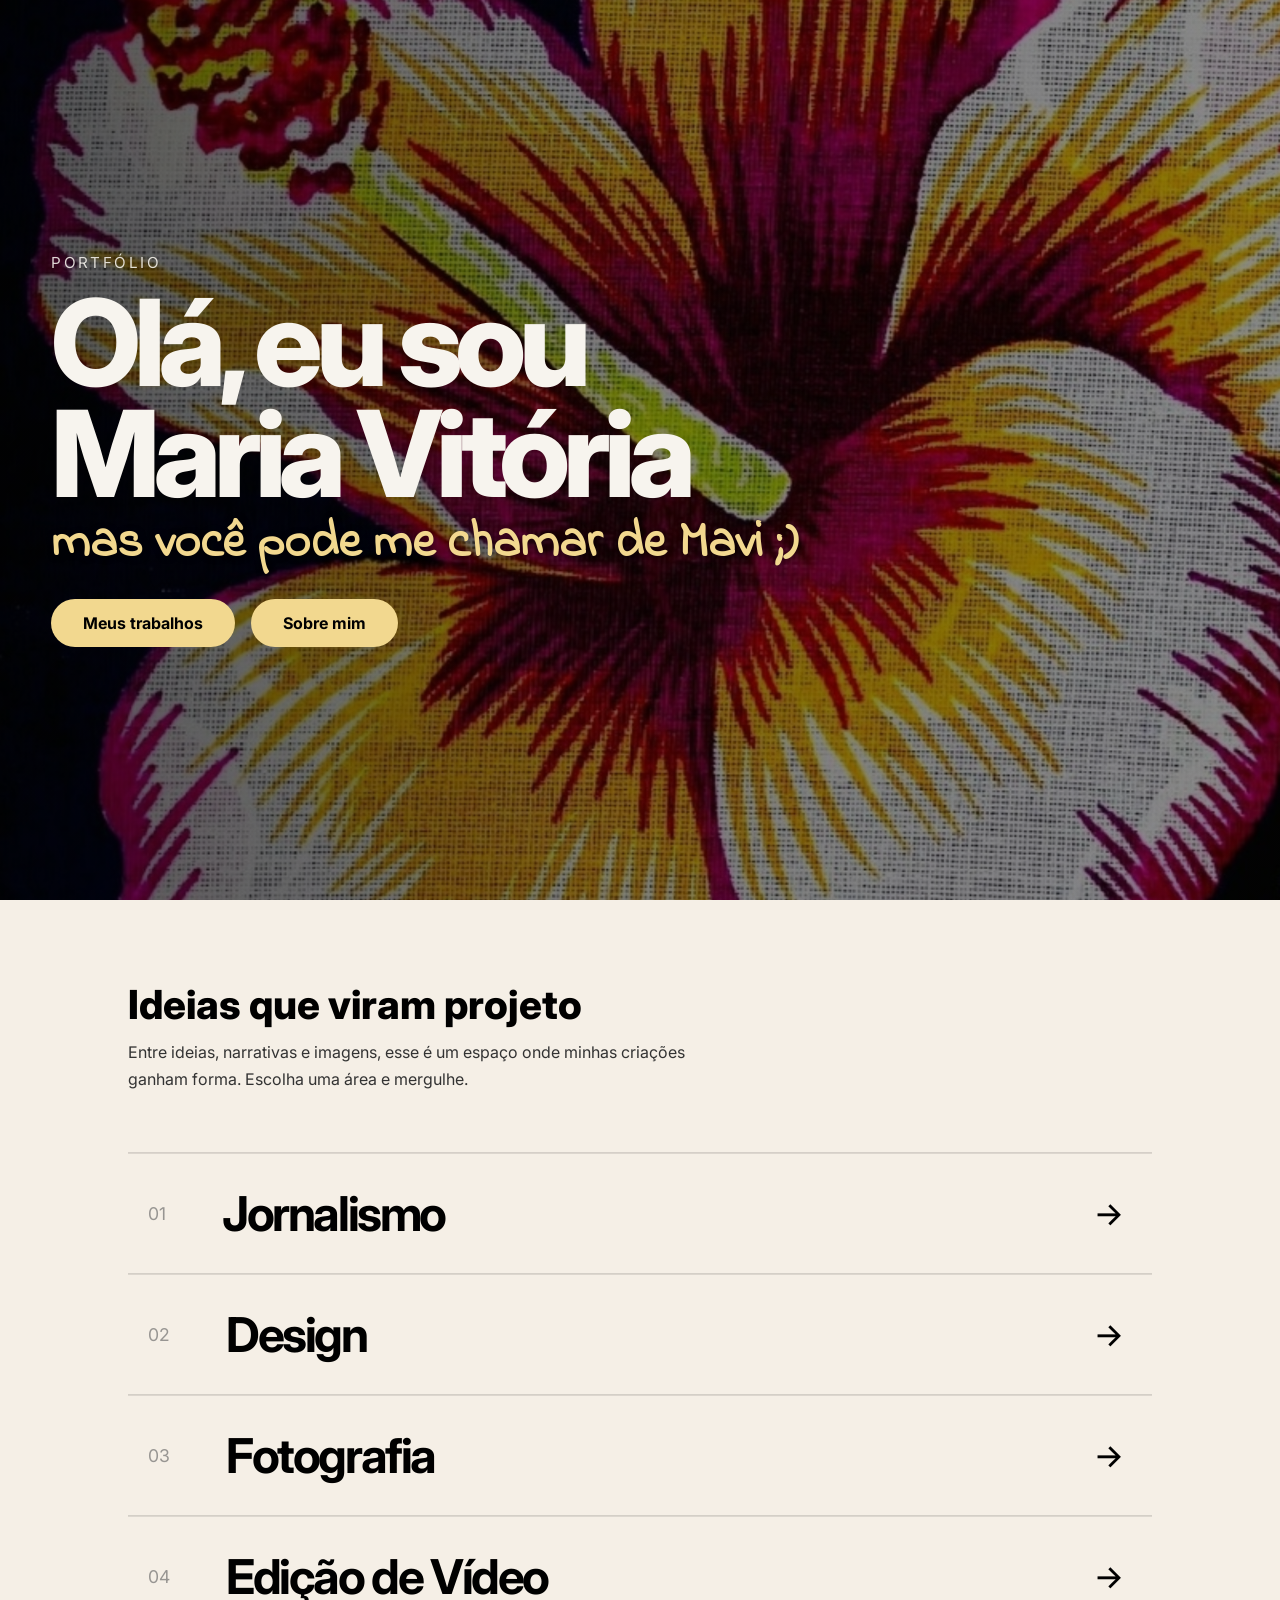
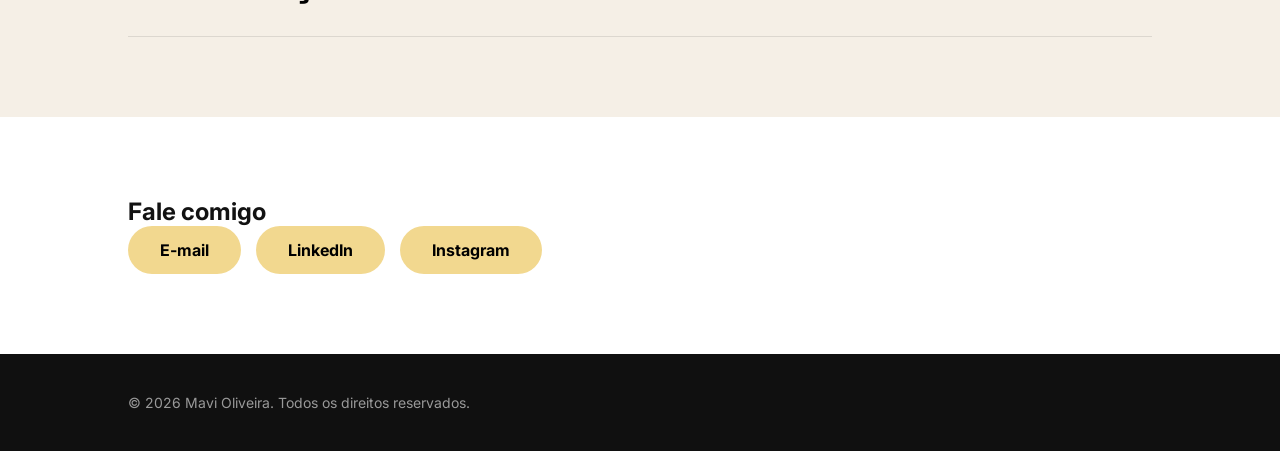
==== index.html @ c6fdefac "Update index.html" ====
<!DOCTYPE html>
<html lang="pt-BR">

<head>
  <meta charset="UTF-8" />
  <meta name="viewport" content="width=device-width, initial-scale=1.0" />
  <title>Portfólio | Mavi Oliveira</title>

  <link rel="preconnect" href="https://fonts.googleapis.com">
  <link href="https://fonts.googleapis.com/css2?family=Inter:wght@400;500;600;700;800&family=Indie+Flower&display=swap" rel="stylesheet">

  <link rel="stylesheet" href="styles.css" />

  <style>

    h3 {
      color: #F2D88F;
      text-shadow: 1px 1px 6px rgba(0,0,0,0.6);
      font-family: 'Indie Flower', cursive;
      font-size: 50px;
      line-height: 1;
      margin-top: 10px;
    }

    .hero__button, .contact-link {
      background-color: #F2D88F;
      padding: 14px 32px;
      color: #000;
      border-radius: 50px;
      font-weight: 700;
      transition: all 0.3s ease;
      text-decoration: none;
      display: inline-block;
    }

    .hero__button:hover,
    .contact-link:hover {
      background-color: #f4c10a;
      transform: translateY(-2px);
    }

    .hero__button--secondary {
      background-color: #F2D88F;
    }

    .portfolio {
      background-color: #F5EFE6;
      padding: 80px 10%;
      color: #000;
    }

    .portfolio__intro h2 {
      font-size: 40px;
      font-weight: 800;
    }

    .portfolio__intro p {
      max-width: 600px;
      margin-bottom: 60px;
      color: #333;
    }

    .area {
      display: flex;
      align-items: center;
      text-decoration: none;
      color: #000;
      padding: 30px 20px;
      border-top: 1px solid rgba(0,0,0,0.1);
      transition: all 0.4s ease;
    }

    .area:last-child {
      border-bottom: 1px solid rgba(0,0,0,0.1);
    }

    .area--jornalismo:hover {
      background-color:#e65100;
      color: #fff;
    }

    .area--design:hover {
      background-color: #c2185b;
      color: #fff;
    }

    .area--fotografia:hover {
      background-color: #14694a;
      color: #fff;
    }

    .area--video:hover {
      background-color: #3f5ecf;
      color: #fff;
    }

    .area__number {
      margin-right: 40px;
      color: #666;
    }

    .area:hover .area__number {
      color: #fff;
    }

    .area__name {
      font-size: 48px;
      font-weight: 700;
      flex-grow: 1;
    }

    .area__arrow {
      font-size: 32px;
      transition: transform 0.3s ease;
    }

    .area:hover .area__arrow {
      transform: translateX(10px);
      color: #fff;
    }

    .contact {
      padding: 80px 10%;
      background: #fff;
    }

    .contact__links {
      display: flex;
      gap: 15px;
      flex-wrap: wrap;
    }

    /* ========================= */
    /* 🔥 RESPONSIVIDADE */
    /* ========================= */

    @media (max-width: 900px) {

      .portfolio {
        padding: 60px 6%;
      }

      .contact {
        padding: 60px 6%;
      }

      .portfolio__intro h2 {
        font-size: 32px;
      }

      .area__name {
        font-size: 36px;
      }

      h3 {
        font-size: 36px;
      }

      .hero__actions {
        display: flex;
        flex-direction: column;
        gap: 12px;
        align-items: flex-start;
      }

      .hero__button {
        width: fit-content;
      }

    }

    @media (max-width: 600px) {

      .portfolio {
        padding: 50px 5%;
      }

      .contact {
        padding: 50px 5%;
      }

      .portfolio__intro h2 {
        font-size: 28px;
      }

      .portfolio__intro p {
        font-size: 14px;
      }

      .area {
        padding: 20px 10px;
      }

      .area__number {
        margin-right: 20px;
        font-size: 14px;
      }

      .area__name {
        font-size: 26px;
      }

      .area__arrow {
        font-size: 24px;
      }

      h1 {
        font-size: 28px;
      }

      h3 {
        font-size: 28px;
      }

      .contact__links {
        flex-direction: column;
        align-items: flex-start;
      }

    }

  </style>
</head>

<body>

  <header class="hero">
    <div class="overlay"></div>

    <div class="hero__content">
      <p class="hero__eyebrow">PORTFÓLIO</p>

      <h1>Olá, eu sou<br>Maria Vitória</h1>
      <h3>mas você pode me chamar de Mavi ;)</h3>

      <div class="hero__actions" style="margin-top: 30px;">
        <a class="hero__button" href="#areas">Meus trabalhos</a>
        <a class="hero__button hero__button--secondary" href="sobre-mim.html">Sobre mim</a>
      </div>
    </div>
  </header>

  <main class="portfolio" id="areas">
    <section class="portfolio__intro">
      <h2>Ideias que viram projeto</h2>
      <p>
        Entre ideias, narrativas e imagens, esse é um espaço onde minhas criações ganham forma.
        Escolha uma área e mergulhe.
      </p>
    </section>

    <nav class="areas">

      <a class="area area--jornalismo" href="jornalismo.html">
        <span class="area__number">01</span>
        <span class="area__name">Jornalismo</span>
        <span class="area__arrow">→</span>
      </a>

      <a class="area area--design" href="design.html">
        <span class="area__number">02</span>
        <span class="area__name">Design</span>
        <span class="area__arrow">→</span>
      </a>

      <a class="area area--fotografia" href="fotografia.html">
        <span class="area__number">03</span>
        <span class="area__name">Fotografia</span>
        <span class="area__arrow">→</span>
      </a>

      <a class="area area--video" href="edicao-video.html">
        <span class="area__number">04</span>
        <span class="area__name">Edição de Vídeo</span>
        <span class="area__arrow">→</span>
      </a>

    </nav>
  </main>

  <section class="contact">
    <h2>Fale comigo</h2>

    

    <div class="contact__links">
      
      <a href="mailto:demariav03@gmail.com" class="contact-link">E-mail</a>
      <a href="https://www.linkedin.com/in/mariavitoriaolivera/" target="_blank" class="contact-link">LinkedIn</a>
      <a href="https://www.instagram.com/mavieolivera/" target="_blank" class="contact-link">Instagram</a>
      
    </div>
  </section>

  <footer style="padding: 40px 10%; font-size: 14px; color: #999;">
    <p>© 2026 Mavi Oliveira. Todos os direitos reservados.</p>
  </footer>

</body>
</html>
---- styles.css ----
:root {
  --bg-dark: #101010;
  --text-dark: #121212;
  --text-light: #f7f4ee;
  --panel: #f2e8dc;
  --line: rgba(18, 18, 18, 0.14);

  /* Troque estas cores pelas que preferir */
  --color-jornalismo: #d86a32;
  --color-design: #be3f56;
  --color-fotografia: #2f6b5f;
  --color-video: #315edb;
}

* {
  box-sizing: border-box;
  margin: 0;
  padding: 0;
}

html {
  scroll-behavior: smooth;
}

body {
  font-family: 'Inter', sans-serif;
  background: var(--bg-dark);
  color: var(--text-dark);
}

img {
  max-width: 100%;
  display: block;
}

.hero {
  position: relative;
  min-height: 100vh;
  display: flex;
  align-items: center;
  padding: clamp(2rem, 4vw, 4rem);
  background-image:
    linear-gradient(rgba(0, 0, 0, 0.38), rgba(0, 0, 0, 0.38)),
    url('assets/fundo_cordel.png');
  background-size: cover;
  background-position: center;
  background-repeat: no-repeat;
}

.overlay {
  position: absolute;
  inset: 0;
  background: linear-gradient(90deg, rgba(0,0,0,0.45) 0%, rgba(0,0,0,0.18) 48%, rgba(0,0,0,0.1) 100%);
}

.hero__content {
  position: relative;
  z-index: 1;
  max-width: 780px;
  color: var(--text-light);
}

.hero__eyebrow {
  font-size: 0.95rem;
  letter-spacing: 0.16em;
  text-transform: uppercase;
  margin-bottom: 1rem;
  opacity: 0.88;
}

.hero h1 {
  font-size: clamp(3.2rem, 10vw, 7.5rem);
  line-height: 0.92;
  font-weight: 800;
  letter-spacing: -0.06em;
}

.hero h1 span {
  color: #f4d35e;
}

.hero__description {
  margin-top: 1.6rem;
  max-width: 560px;
  font-size: clamp(1rem, 1.8vw, 1.2rem);
  line-height: 1.6;
  color: rgba(247, 244, 238, 0.92);
}

.hero__button {
  display: inline-flex;
  margin-top: 2rem;
  padding: 0.95rem 1.4rem;
  border-radius: 999px;
  text-decoration: none;
  background: #f4d35e;
  color: #121212;
  font-weight: 700;
  transition: transform 0.2s ease, opacity 0.2s ease;
}

.hero__actions {
  display: flex;
  flex-wrap: wrap;
  gap: 1rem;
  margin-top: 2rem;
}

.hero__actions .hero__button {
  margin-top: 0;
}

.hero__button--secondary {
  background: rgba(242, 216, 143, 0.95);
}

.hero__button:hover {
  transform: translateY(-2px);
  opacity: 0.92;
}

.portfolio {
  background: var(--panel);
  padding: 3rem clamp(1.25rem, 5vw, 4rem) 5rem;
}

.portfolio__intro {
  max-width: 760px;
  margin-bottom: 2rem;
}

.portfolio__intro h2 {
  font-size: clamp(1.8rem, 3vw, 2.6rem);
  margin-bottom: 0.65rem;
}

.portfolio__intro p {
  font-size: 1rem;
  line-height: 1.65;
  color: rgba(18,18,18,0.78);
}

.areas {
  border-top: 1px solid var(--line);
}

.area {
  display: grid;
  grid-template-columns: 60px 1fr auto;
  align-items: center;
  gap: 1rem;
  min-height: 110px;
  text-decoration: none;
  color: inherit;
  border-bottom: 1px solid var(--line);
  padding: 1rem 0;
  transition: padding-left 0.25s ease, background-color 0.25s ease, color 0.25s ease;
}

.area:hover {
  padding-left: 1rem;
}

.area__number {
  font-size: 1.1rem;
  opacity: 0.65;
}

.area__name {
  font-size: clamp(2rem, 5vw, 3.6rem);
  font-weight: 600;
  letter-spacing: -0.05em;
}

.area__arrow {
  font-size: clamp(2rem, 3vw, 2.6rem);
  font-weight: 500;
  padding-right: 0.5rem;
}

.area--jornalismo:hover {
  background: var(--color-jornalismo);
  color: var(--text-light);
}

.area--design:hover {
  background: var(--color-design);
  color: var(--text-light);
}

.area--fotografia:hover {
  background: var(--color-fotografia);
  color: var(--text-light);
}

.area--video:hover {
  background: var(--color-video);
  color: var(--text-light);
}

.about {
  min-height: 100vh;
  padding: clamp(1.5rem, 4vw, 3rem);
  background:
    linear-gradient(rgba(16, 16, 16, 0.72), rgba(16, 16, 16, 0.72)),
    url('assets/fundo_cordel.png');
  background-size: cover;
  background-position: center;
  color: var(--text-light);
}

.about__back {
  display: inline-flex;
  margin-bottom: 2rem;
  color: var(--text-light);
  text-decoration: none;
  font-weight: 600;
}

.about__card {
  width: 100%;
  padding: clamp(1.5rem, 4vw, 3rem);
  border: 1px solid rgba(247, 244, 238, 0.16);
  border-radius: 28px;
  background: rgba(16, 16, 16, 0.62);
  backdrop-filter: blur(6px);
}

.about__eyebrow {
  margin-bottom: 0.75rem;
  font-size: 0.9rem;
  letter-spacing: 0.14em;
  text-transform: uppercase;
  color: #f4d35e;
}

.about__card h1 {
  margin-bottom: 1rem;
  font-size: clamp(2.2rem, 7vw, 4.5rem);
  line-height: 0.95;
}

.about__card p {
  max-width: 58ch;
  margin-top: 1rem;
  font-size: 1.05rem;
  line-height: 1.7;
  color: rgba(247, 244, 238, 0.92);
}

@media (max-width: 740px) {
  .hero {
    min-height: 82vh;
    align-items: flex-end;
    padding-bottom: 3rem;
  }

  .area {
    grid-template-columns: 44px 1fr auto;
    min-height: 88px;
  }

  .area__name {
    font-size: clamp(1.7rem, 7vw, 2.4rem);
  }
}

.about__content {
  min-width: 0;
}
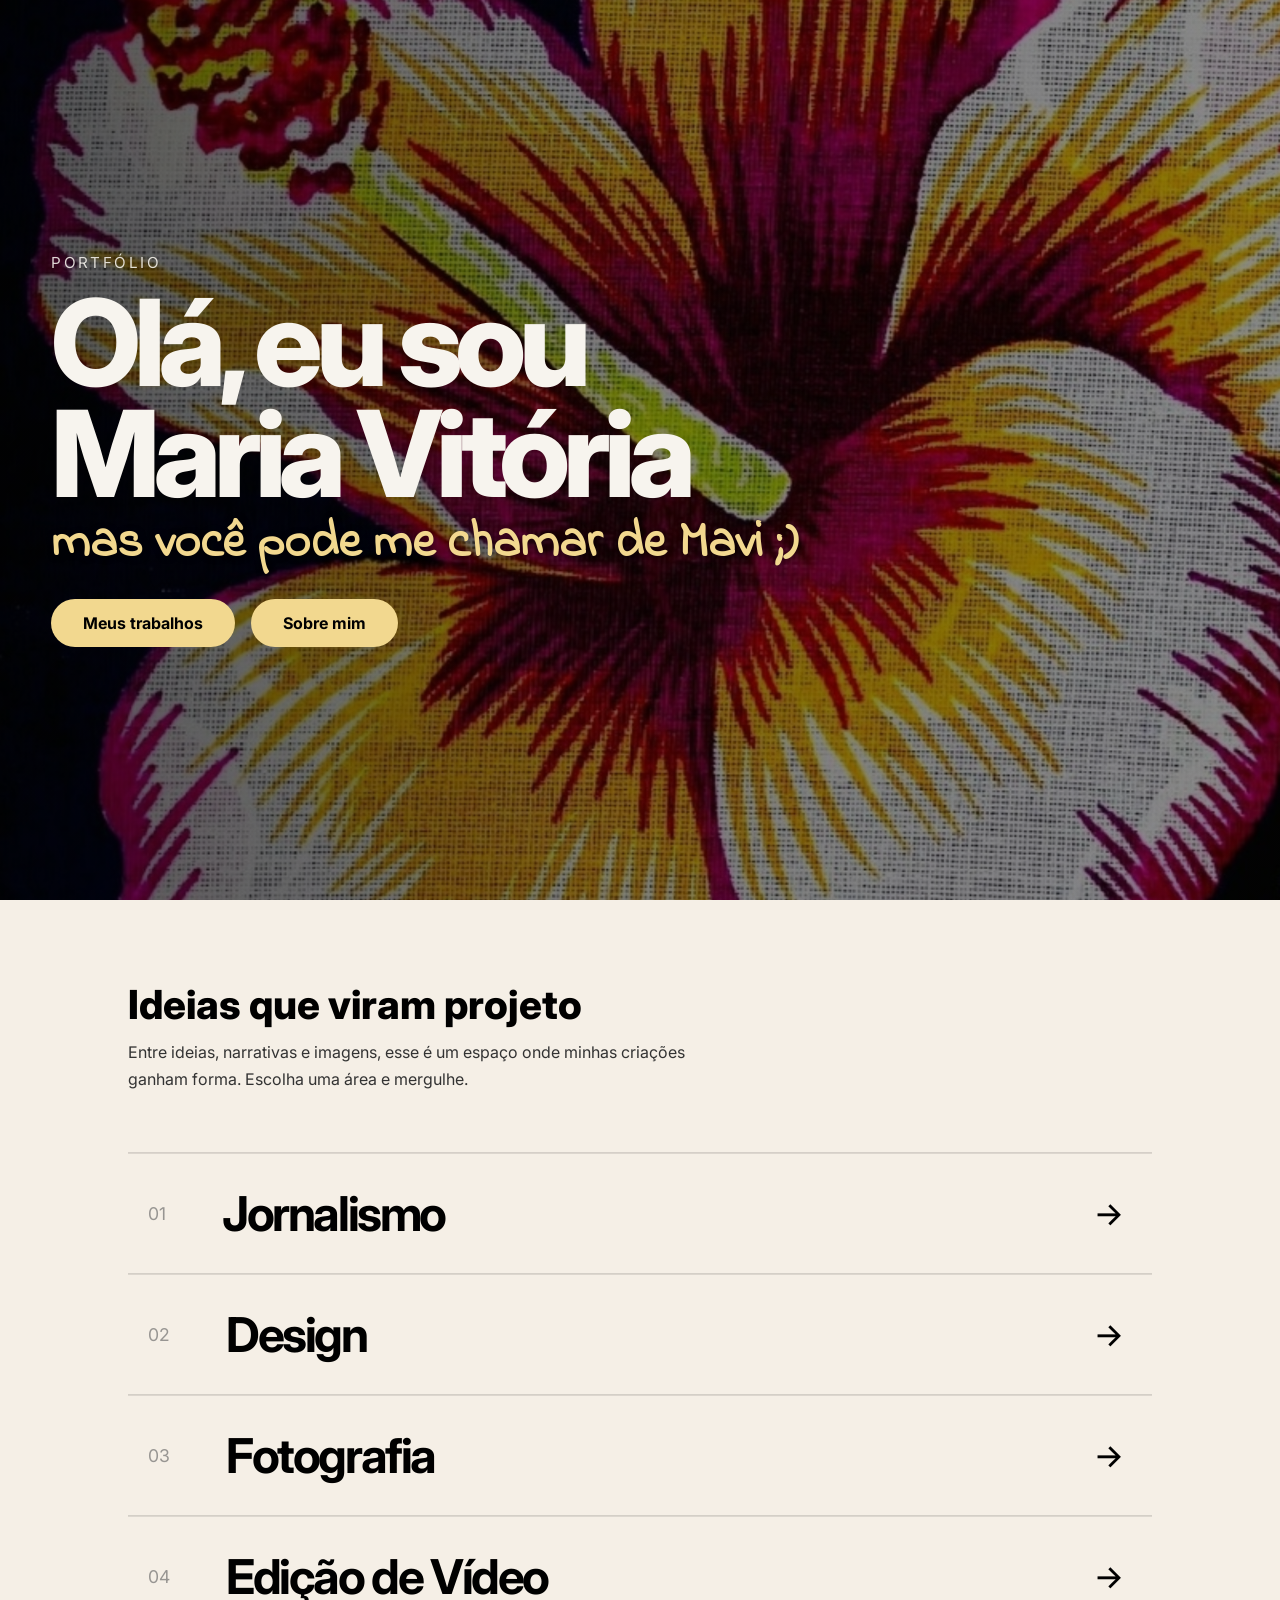
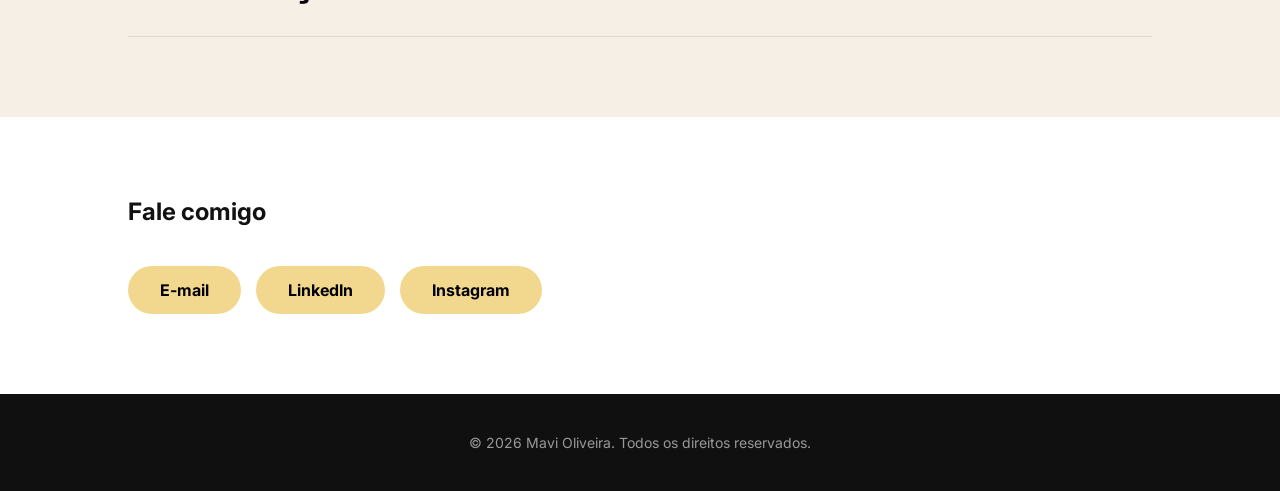
==== commit 70acc616: "Update index.html" ====
--- a/index.html
+++ b/index.html
@@ -12,7 +12,6 @@
   <link rel="stylesheet" href="styles.css" />
 
   <style>
-
     h3 {
       color: #F2D88F;
       text-shadow: 1px 1px 6px rgba(0,0,0,0.6);
@@ -22,7 +21,8 @@
       margin-top: 10px;
     }
 
-    .hero__button, .contact-link {
+    .hero__button,
+    .contact-link {
       background-color: #F2D88F;
       padding: 14px 32px;
       color: #000;
@@ -75,7 +75,7 @@
     }
 
     .area--jornalismo:hover {
-      background-color:#e65100;
+      background-color: #e65100;
       color: #fff;
     }
 
@@ -128,6 +128,7 @@
       display: flex;
       gap: 15px;
       flex-wrap: wrap;
+      margin-top: 40px; /* Adicionada distância entre o texto e os botões */
     }
 
     /* ========================= */
@@ -135,7 +136,6 @@
     /* ========================= */
 
     @media (max-width: 900px) {
-
       .portfolio {
         padding: 60px 6%;
       }
@@ -166,11 +166,9 @@
       .hero__button {
         width: fit-content;
       }
-
     }
 
     @media (max-width: 600px) {
-
       .portfolio {
         padding: 50px 5%;
       }
@@ -216,9 +214,7 @@
         flex-direction: column;
         align-items: flex-start;
       }
-
-    }
-
+    }
   </style>
 </head>
 
@@ -281,18 +277,14 @@
   <section class="contact">
     <h2>Fale comigo</h2>
 
-    
-
     <div class="contact__links">
-      
       <a href="mailto:demariav03@gmail.com" class="contact-link">E-mail</a>
       <a href="https://www.linkedin.com/in/mariavitoriaolivera/" target="_blank" class="contact-link">LinkedIn</a>
       <a href="https://www.instagram.com/mavieolivera/" target="_blank" class="contact-link">Instagram</a>
-      
     </div>
   </section>
 
-  <footer style="padding: 40px 10%; font-size: 14px; color: #999;">
+  <footer style="padding: 40px 10%; font-size: 14px; color: #999; text-align: center;">
     <p>© 2026 Mavi Oliveira. Todos os direitos reservados.</p>
   </footer>
 
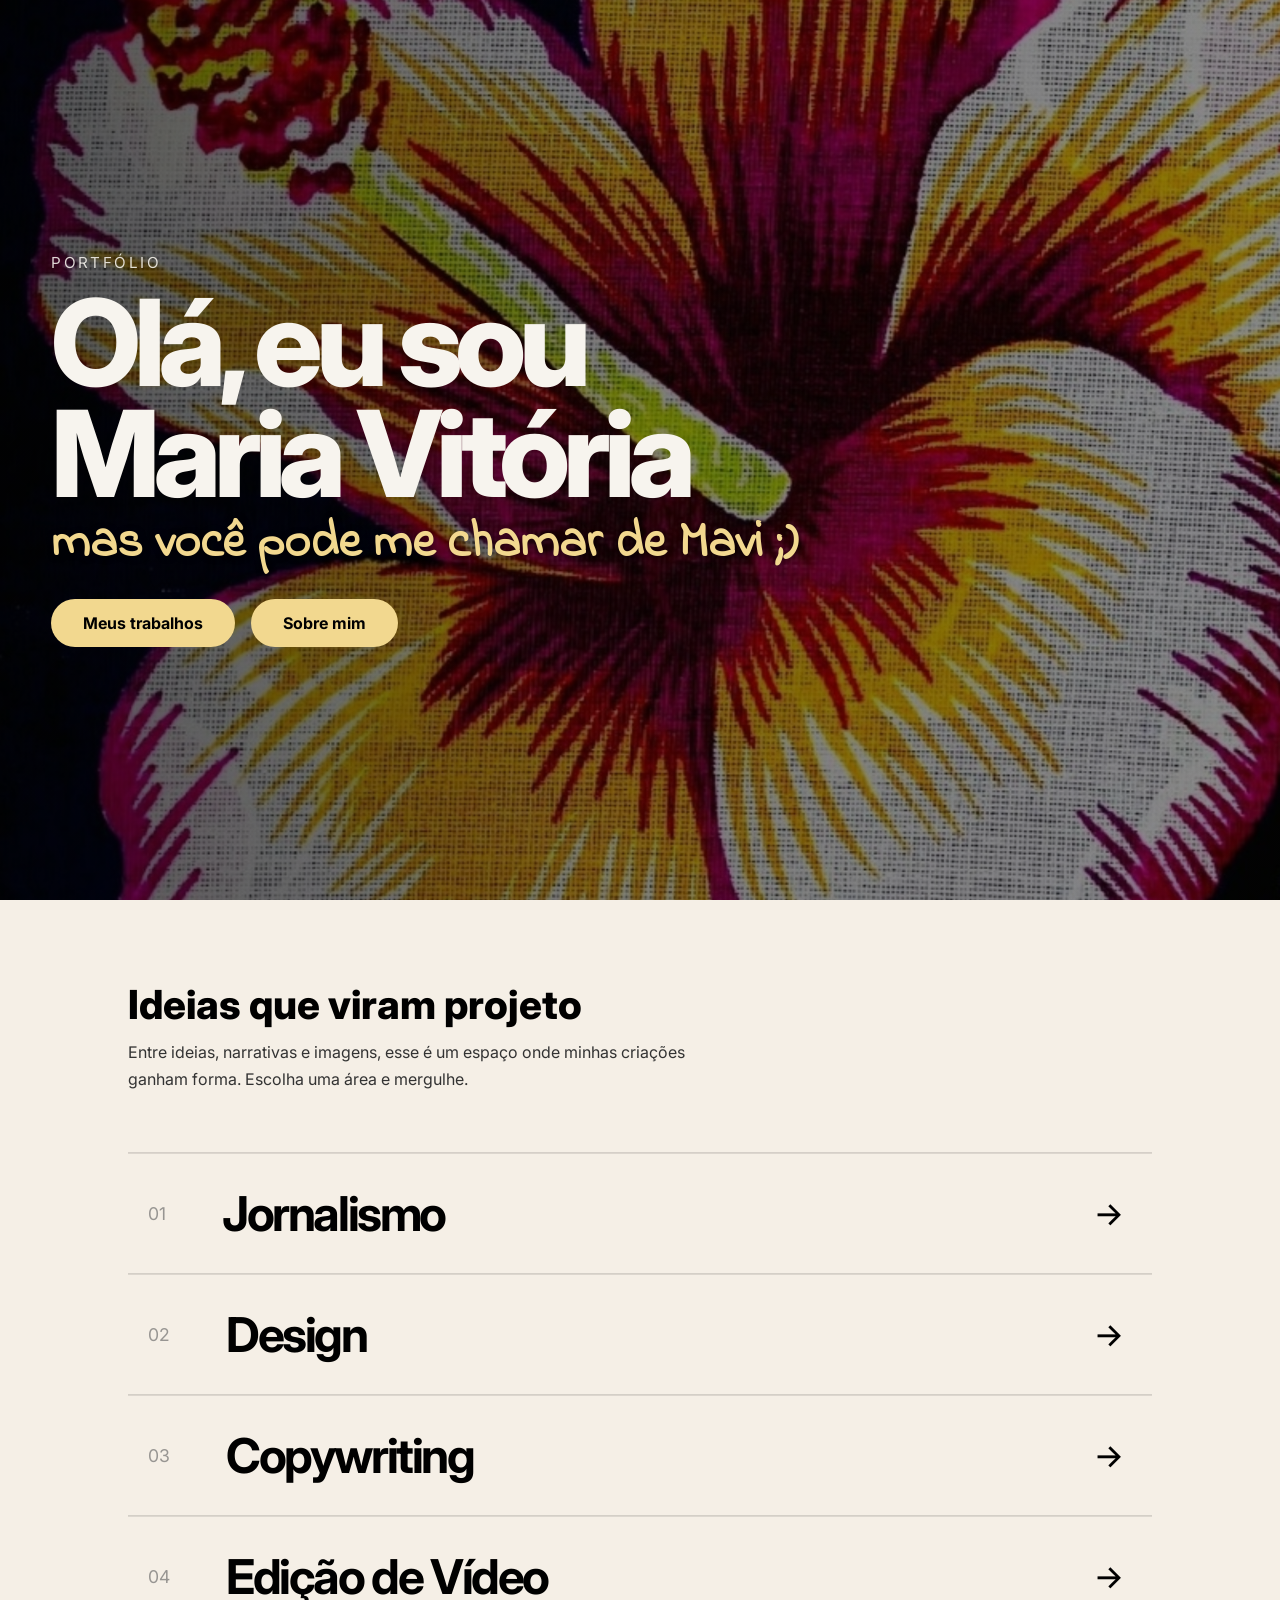
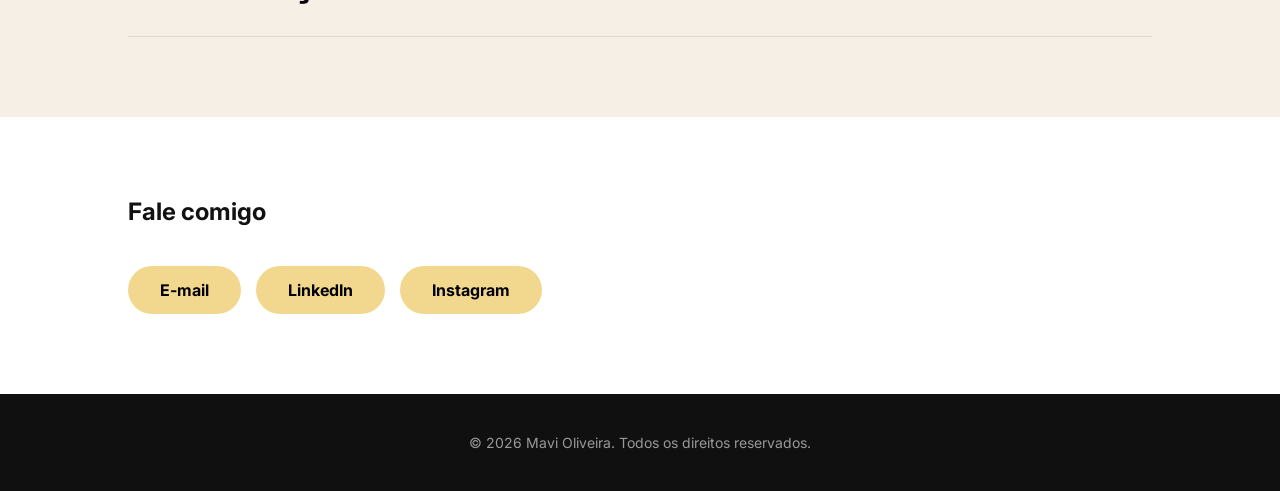
==== commit 5059eafe: "Update index.html" ====
--- a/index.html
+++ b/index.html
@@ -128,13 +128,10 @@
       display: flex;
       gap: 15px;
       flex-wrap: wrap;
-      margin-top: 40px; /* Adicionada distância entre o texto e os botões */
-    }
-
-    /* ========================= */
-    /* 🔥 RESPONSIVIDADE */
-    /* ========================= */
-
+      margin-top: 40px; 
+    }
+
+    
     @media (max-width: 900px) {
       .portfolio {
         padding: 60px 6%;
@@ -261,7 +258,7 @@
 
       <a class="area area--fotografia" href="fotografia.html">
         <span class="area__number">03</span>
-        <span class="area__name">Fotografia</span>
+        <span class="area__name">Copywriting</span>
         <span class="area__arrow">→</span>
       </a>
 
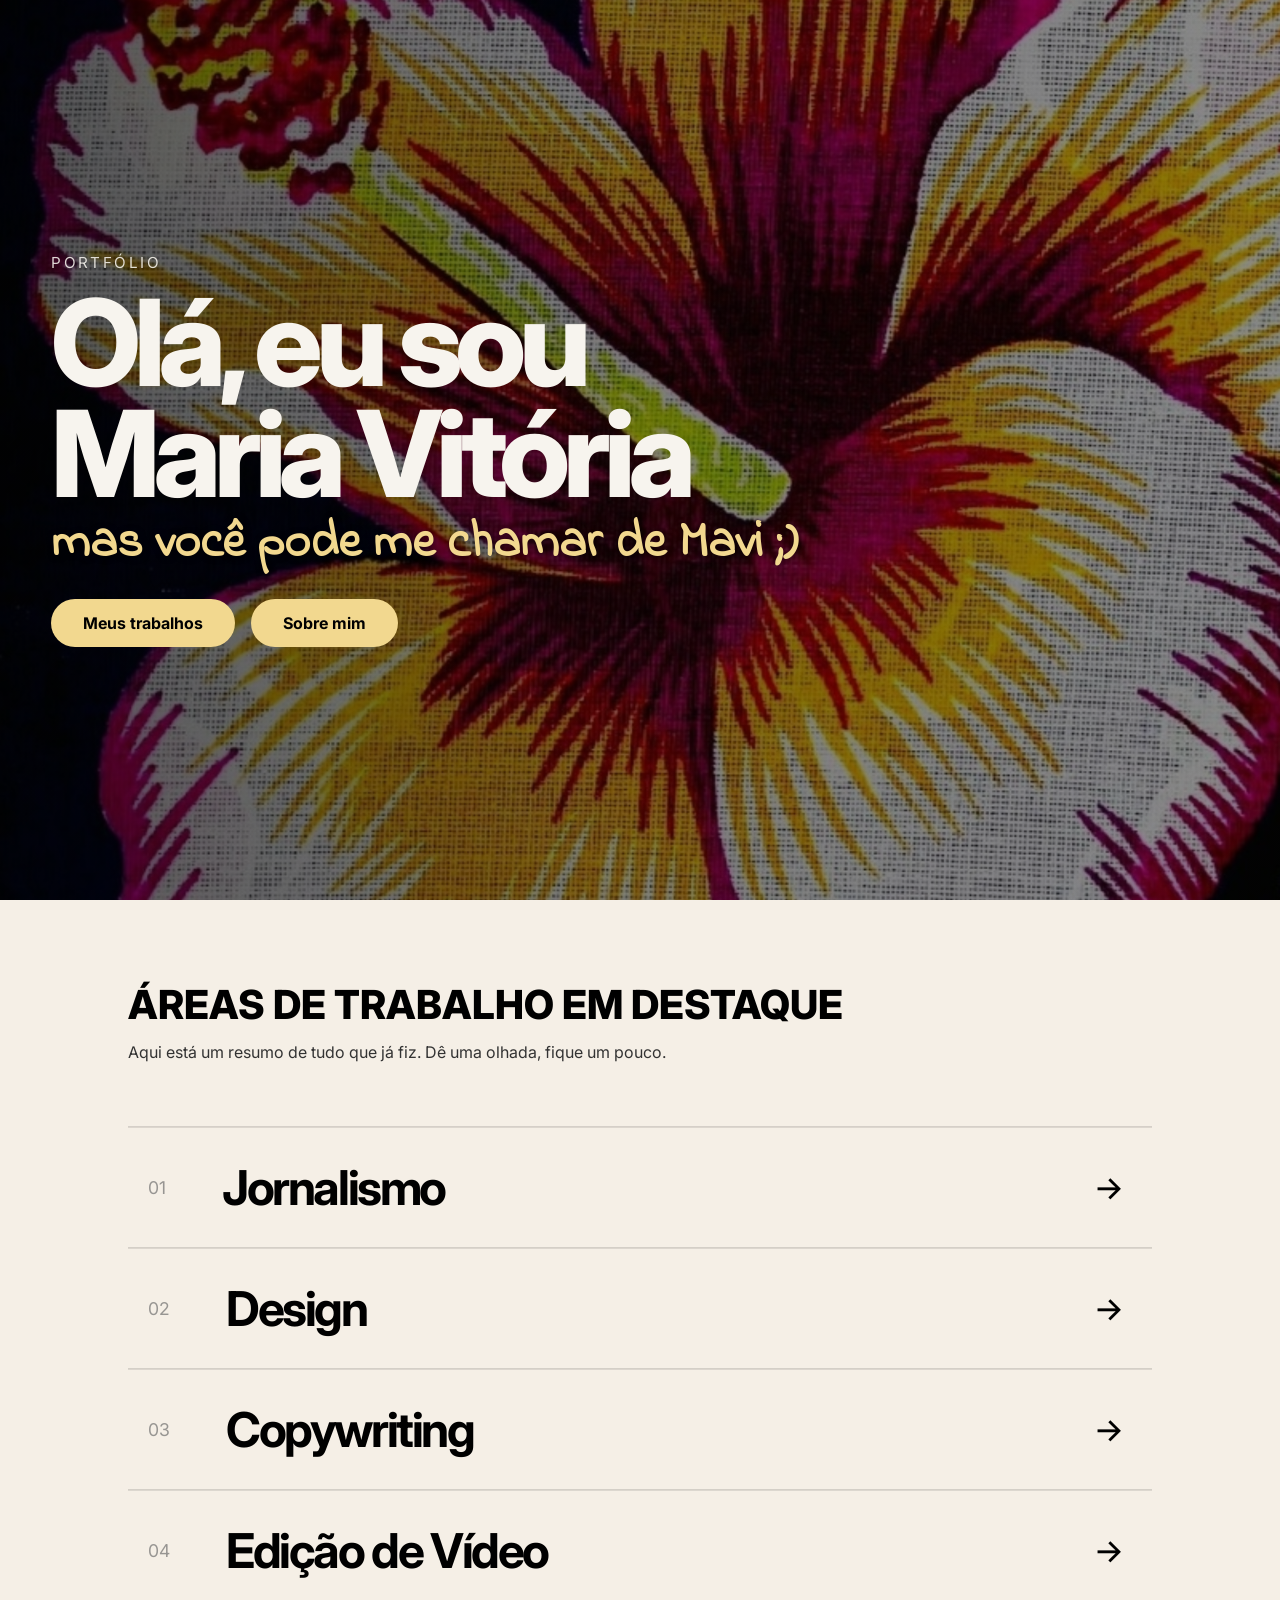
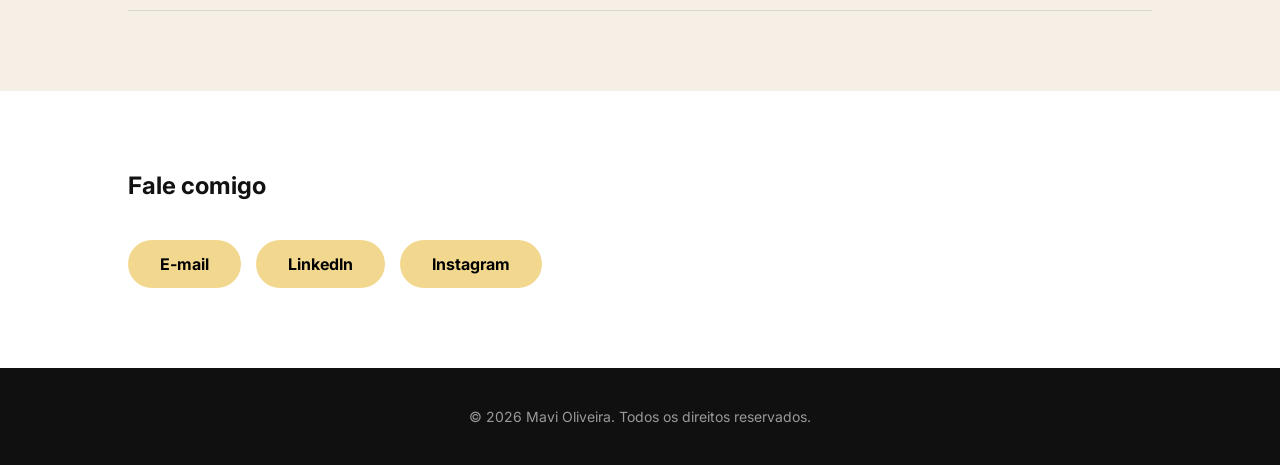
==== commit b43e0ba0: "Update index.html" ====
--- a/index.html
+++ b/index.html
@@ -235,10 +235,9 @@
 
   <main class="portfolio" id="areas">
     <section class="portfolio__intro">
-      <h2>Ideias que viram projeto</h2>
+      <h2>ÁREAS DE TRABALHO EM DESTAQUE</h2>
       <p>
-        Entre ideias, narrativas e imagens, esse é um espaço onde minhas criações ganham forma.
-        Escolha uma área e mergulhe.
+        Aqui está um resumo de tudo que já fiz. Dê uma olhada, fique um pouco.
       </p>
     </section>
 
@@ -256,7 +255,7 @@
         <span class="area__arrow">→</span>
       </a>
 
-      <a class="area area--fotografia" href="fotografia.html">
+      <a class="area area--fotografia" href="copywriting.html">
         <span class="area__number">03</span>
         <span class="area__name">Copywriting</span>
         <span class="area__arrow">→</span>
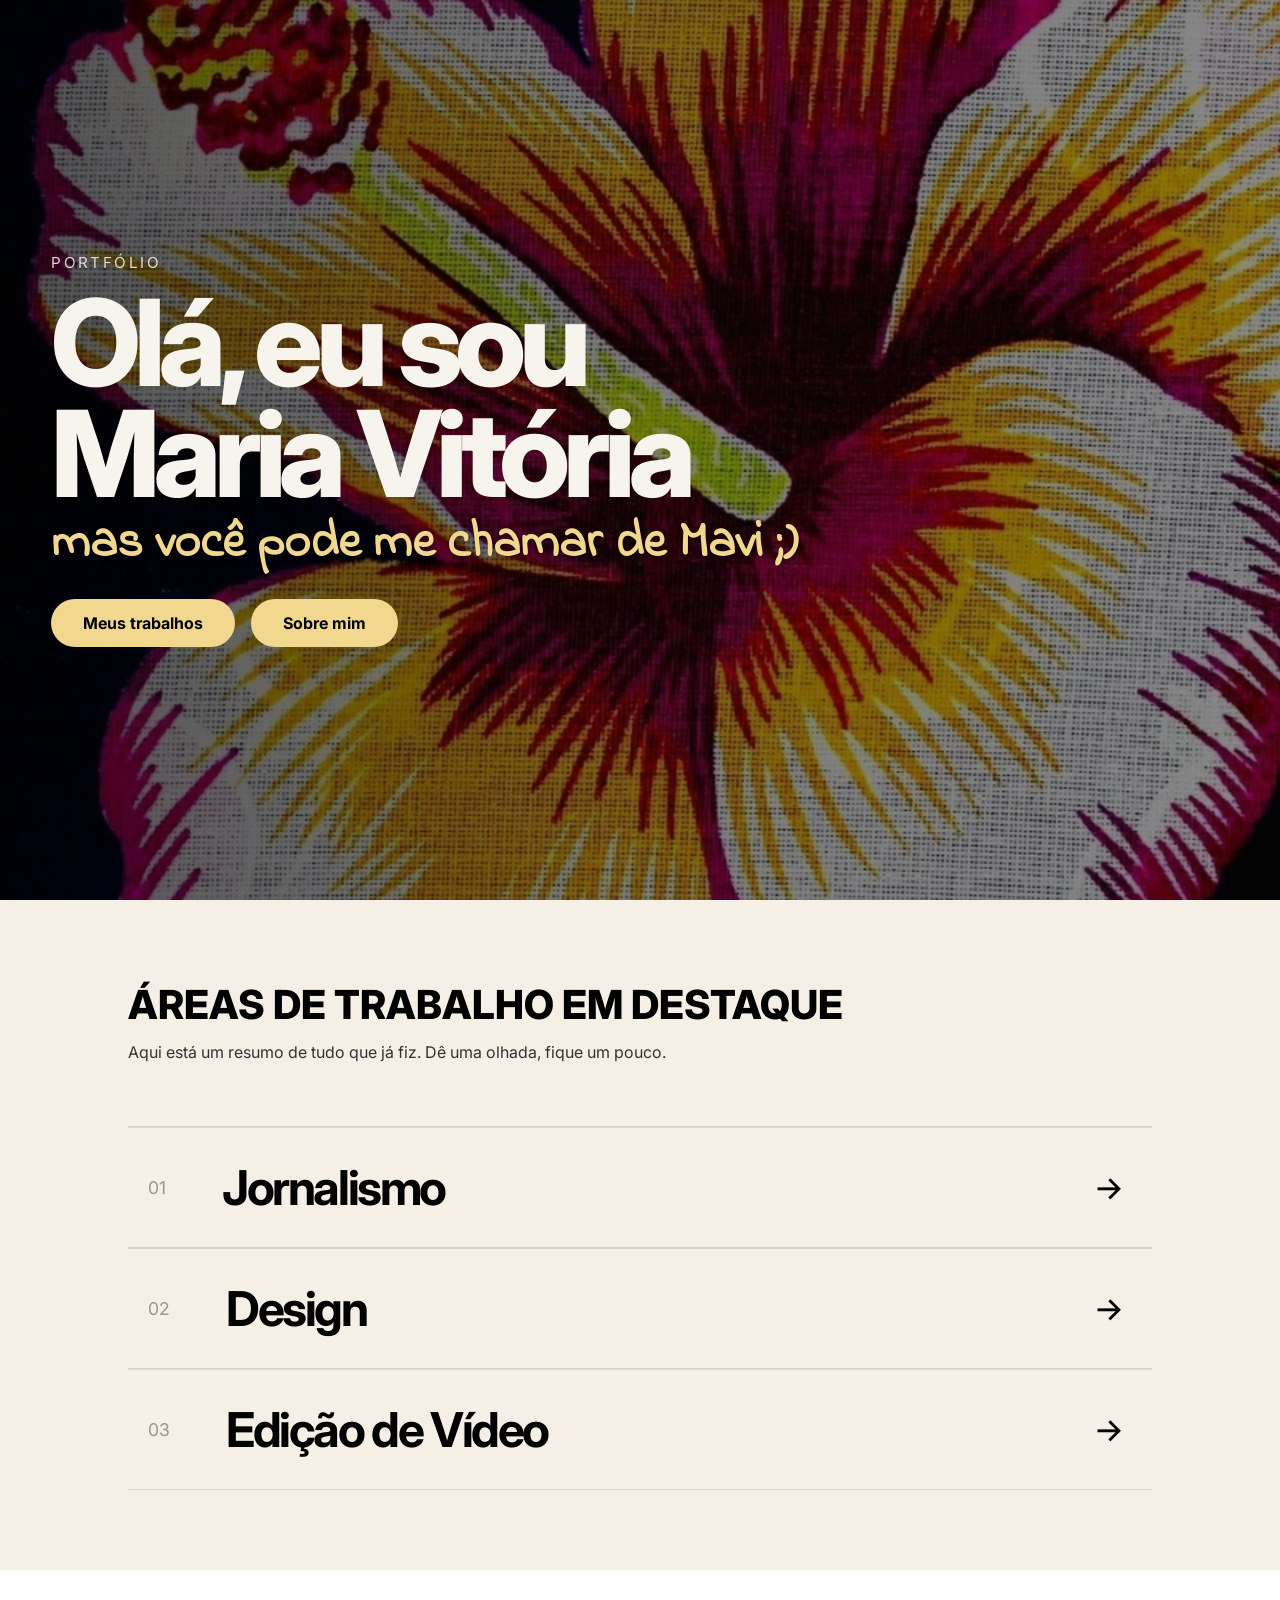
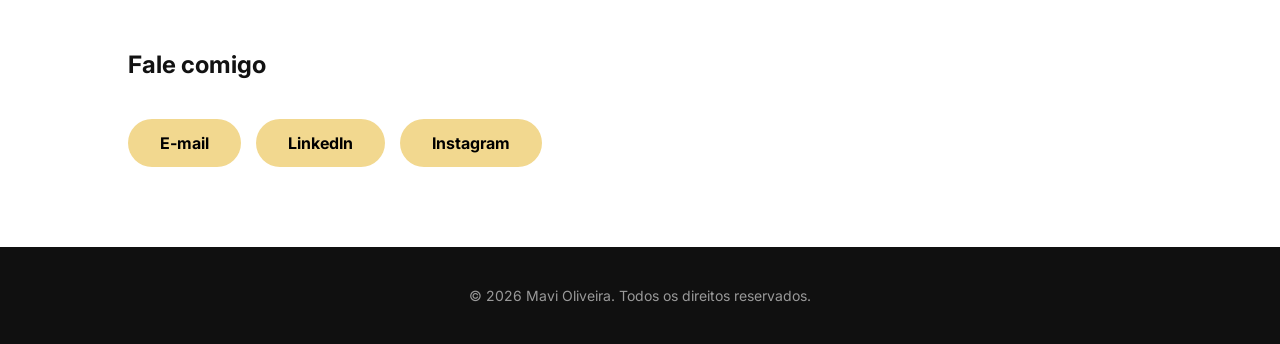
==== commit 484f0b65: "Update index.html" ====
--- a/index.html
+++ b/index.html
@@ -84,10 +84,6 @@
       color: #fff;
     }
 
-    .area--fotografia:hover {
-      background-color: #14694a;
-      color: #fff;
-    }
 
     .area--video:hover {
       background-color: #3f5ecf;
@@ -255,14 +251,8 @@
         <span class="area__arrow">→</span>
       </a>
 
-      <a class="area area--fotografia" href="copywriting.html">
+      <a class="area area--video" href="edicao-video.html">
         <span class="area__number">03</span>
-        <span class="area__name">Copywriting</span>
-        <span class="area__arrow">→</span>
-      </a>
-
-      <a class="area area--video" href="edicao-video.html">
-        <span class="area__number">04</span>
         <span class="area__name">Edição de Vídeo</span>
         <span class="area__arrow">→</span>
       </a>
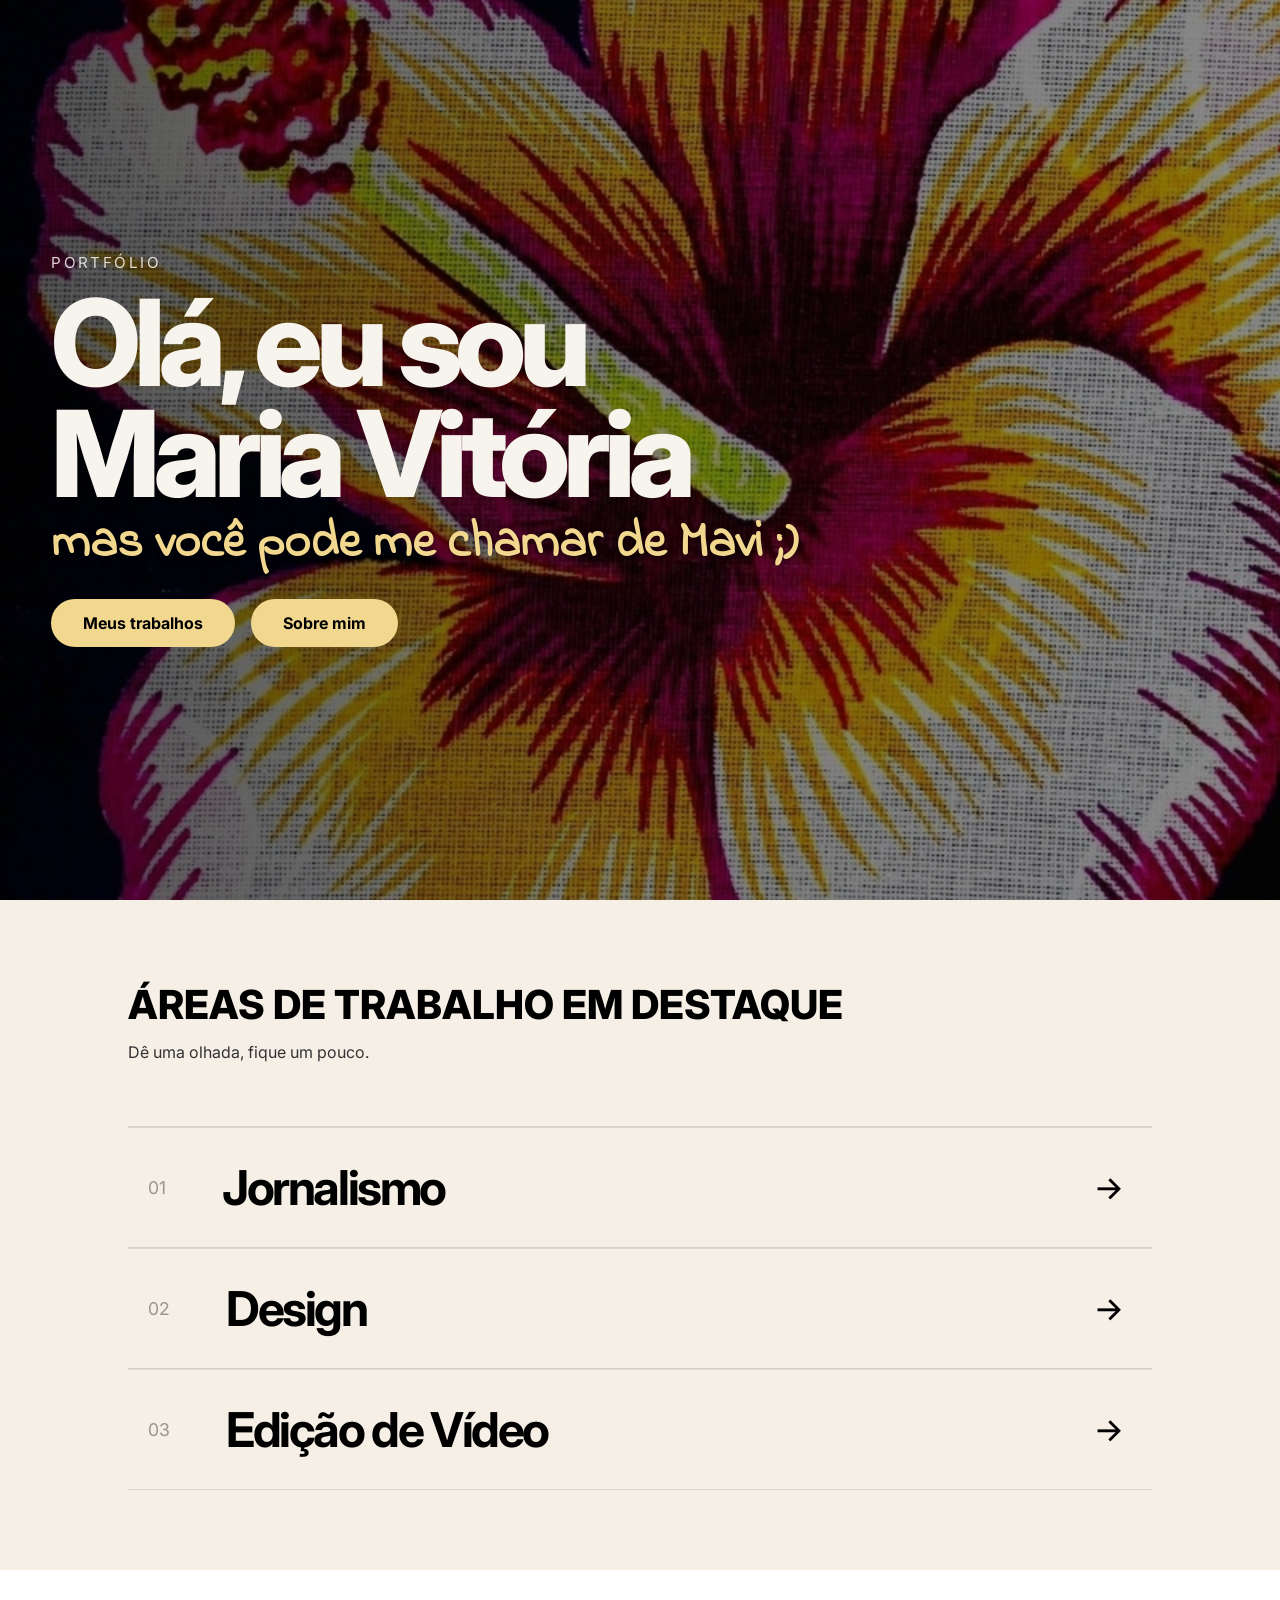
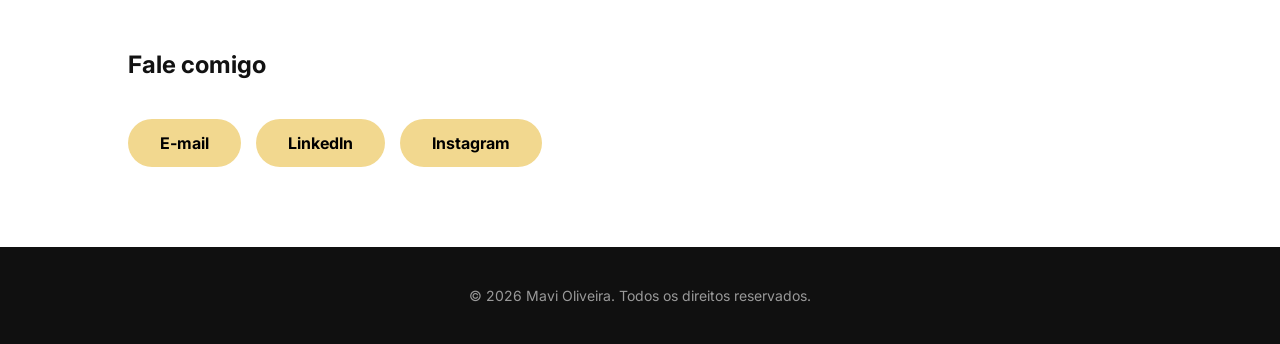
==== commit 7f670bf8: "Update index.html" ====
--- a/index.html
+++ b/index.html
@@ -233,7 +233,7 @@
     <section class="portfolio__intro">
       <h2>ÁREAS DE TRABALHO EM DESTAQUE</h2>
       <p>
-        Aqui está um resumo de tudo que já fiz. Dê uma olhada, fique um pouco.
+        Dê uma olhada, fique um pouco.
       </p>
     </section>
 
--- a/styles.css
+++ b/styles.css
@@ -8,7 +8,6 @@
   /* Troque estas cores pelas que preferir */
   --color-jornalismo: #d86a32;
   --color-design: #be3f56;
-  --color-fotografia: #2f6b5f;
   --color-video: #315edb;
 }
 
@@ -188,10 +187,6 @@
   color: var(--text-light);
 }
 
-.area--fotografia:hover {
-  background: var(--color-fotografia);
-  color: var(--text-light);
-}
 
 .area--video:hover {
   background: var(--color-video);
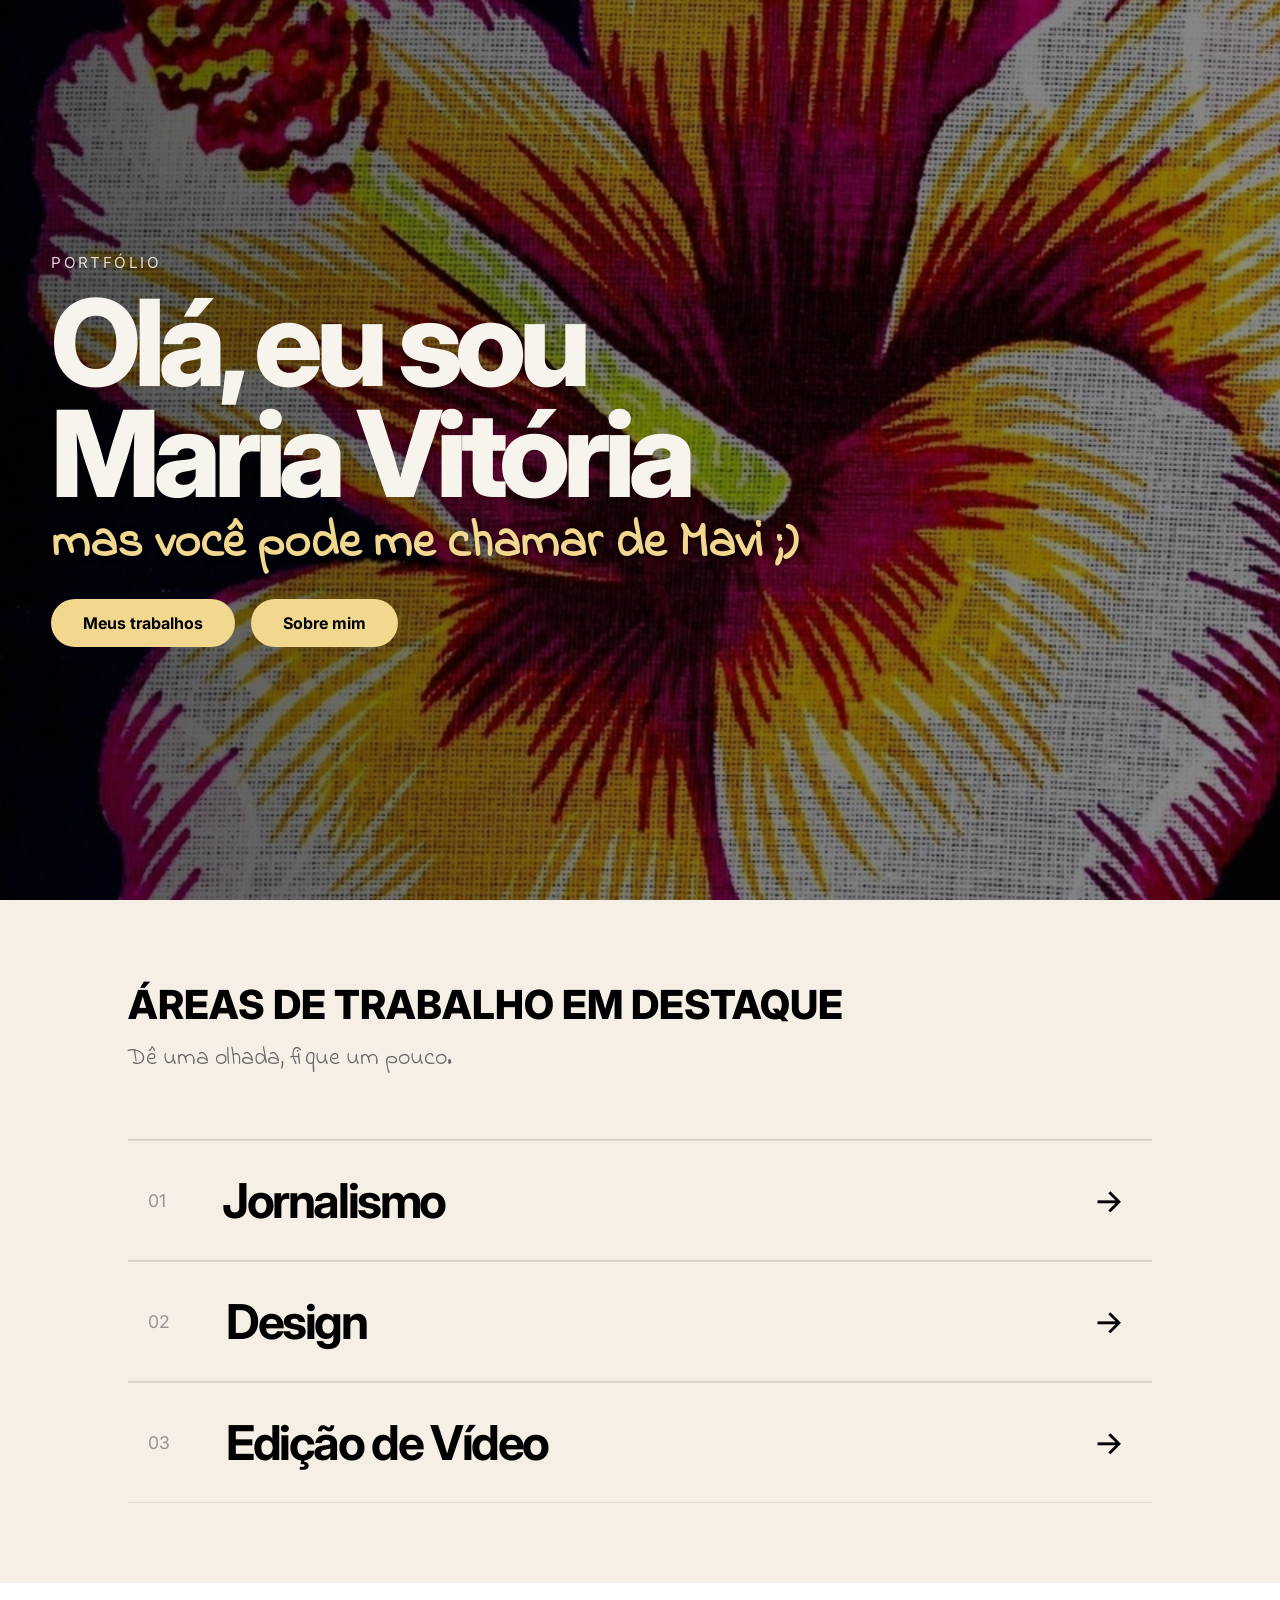
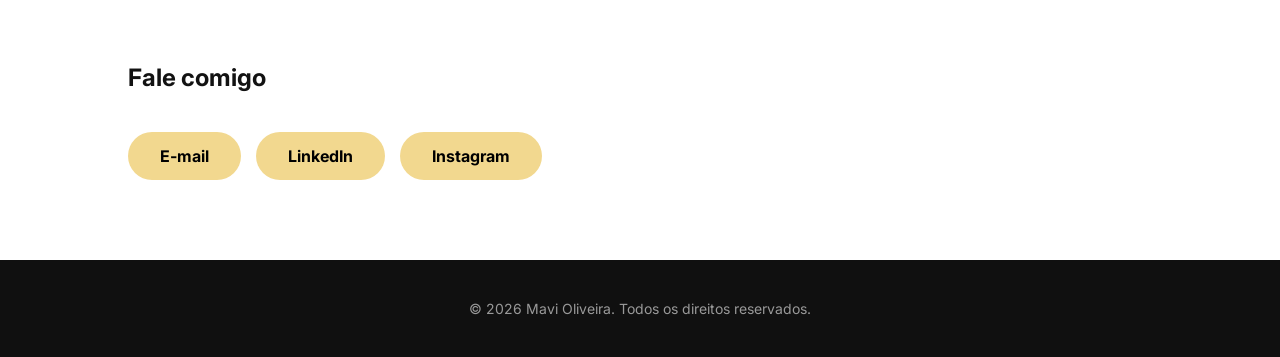
==== commit 04510d66: "Update index.html" ====
--- a/index.html
+++ b/index.html
@@ -54,10 +54,13 @@
       font-weight: 800;
     }
 
+    /* AQUI ESTÁ A ALTERAÇÃO QUE VOCÊ PEDIU */
     .portfolio__intro p {
       max-width: 600px;
       margin-bottom: 60px;
-      color: #333;
+      color: #666; /* Cor cinza */
+      font-family: 'Indie Flower', cursive; /* Mesma fonte do subtítulo */
+      font-size: 24px; /* Tamanho ajustado para melhor leitura */
     }
 
     .area {
@@ -159,6 +162,11 @@
       .hero__button {
         width: fit-content;
       }
+
+      /* Ajuste responsivo para o parágrafo customizado */
+      .portfolio__intro p {
+        font-size: 20px;
+      }
     }
 
     @media (max-width: 600px) {
@@ -172,10 +180,6 @@
 
       .portfolio__intro h2 {
         font-size: 28px;
-      }
-
-      .portfolio__intro p {
-        font-size: 14px;
       }
 
       .area {
